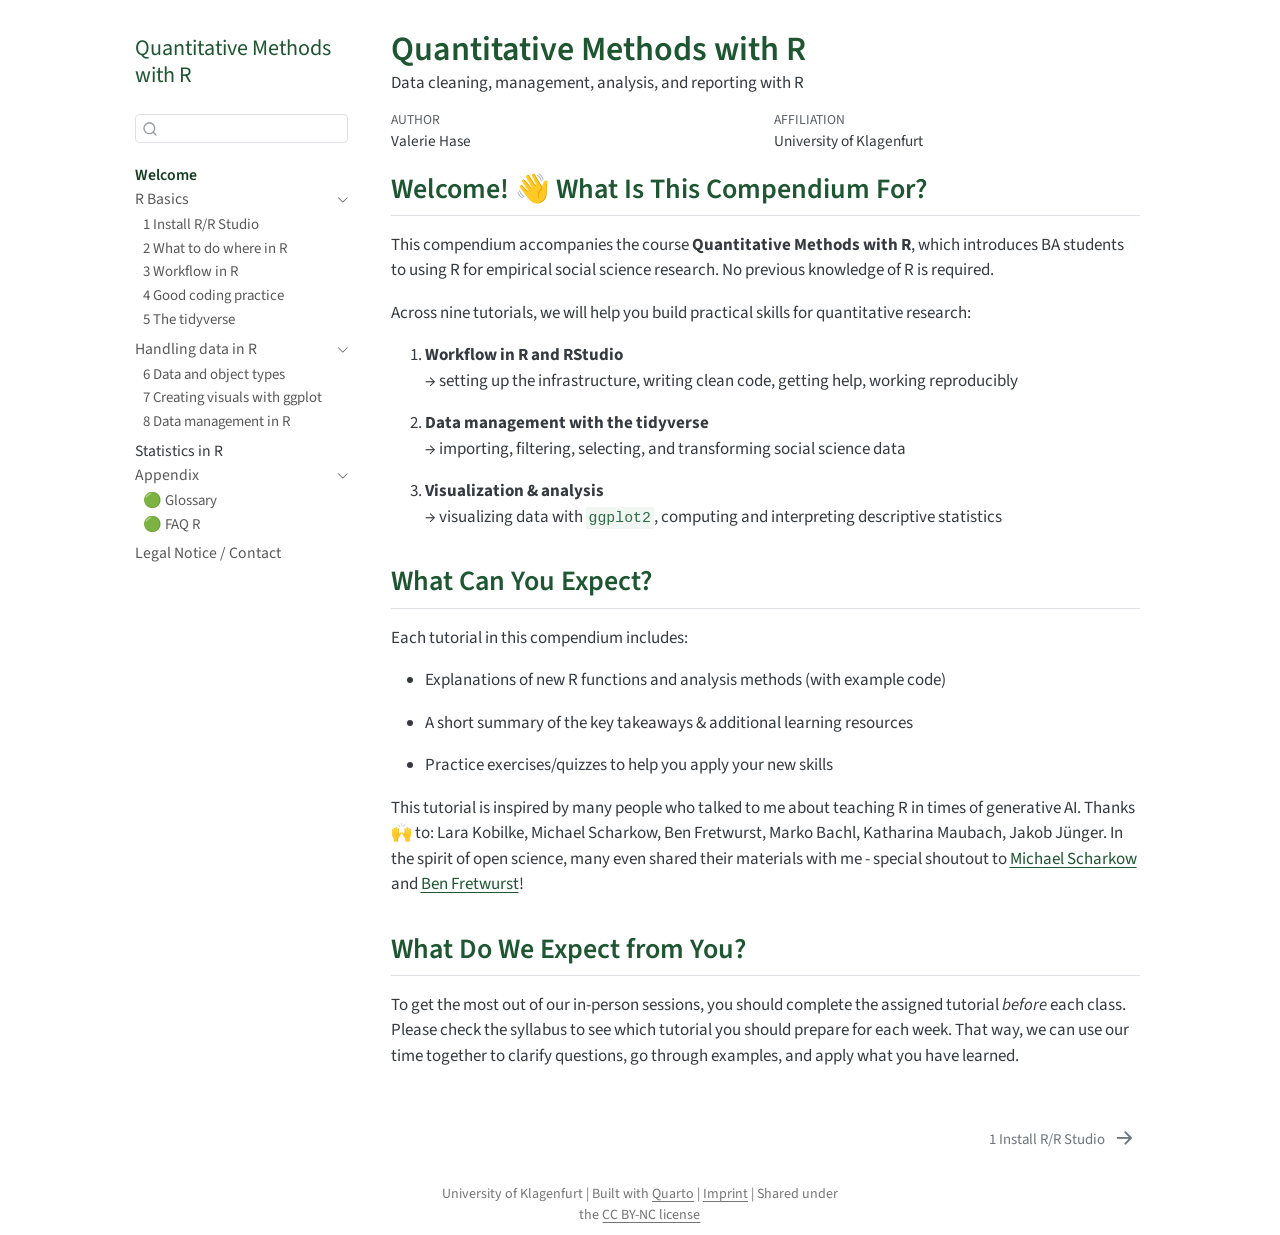
==== docs/index.html @ bad9861e "first push quanti methods course" ====
<!DOCTYPE html>
<html xmlns="http://www.w3.org/1999/xhtml" lang="en" xml:lang="en"><head>

<meta charset="utf-8">
<meta name="generator" content="quarto-1.10.18">

<meta name="viewport" content="width=device-width, initial-scale=1.0, user-scalable=yes">

<meta name="author" content="Valerie Hase">
<meta name="description" content="Data cleaning, management, analysis, and reporting with R">

<title>Quantitative Methods with R</title>
<style>
/* Default styles provided by pandoc.
** See https://pandoc.org/MANUAL.html#variables-for-html for config info.
*/
span.smallcaps{font-variant: small-caps;}
div.columns{display: flex; gap: 1.5em;}
div.column{flex: auto;}
@media screen {
div.columns{gap: min(4vw, 1.5em);}
div.column{overflow-x: auto;}
}
div.hanging-indent{margin-left: 1.5em; text-indent: -1.5em;}
ul.task-list{list-style: none;}
ul.task-list li input[type="checkbox"] {
  width: 0.8em;
  margin: 0 0.8em 0.2em -1em; /* quarto-specific, see https://github.com/quarto-dev/quarto-cli/issues/4556 */ 
  vertical-align: middle;
}
</style>


<script src="site_libs/quarto-nav/quarto-nav.js"></script>
<script src="site_libs/quarto-nav/headroom.min.js"></script>
<script src="site_libs/clipboard/clipboard.min.js"></script>
<script src="site_libs/quarto-search/autocomplete.umd.js"></script>
<script src="site_libs/quarto-search/fuse.min.js"></script>
<script src="site_libs/quarto-search/quarto-search.js"></script>
<meta name="quarto:offset" content="./">
<link href="./1-install-r.html" rel="next">
<script src="site_libs/quarto-html/quarto.js" type="module"></script>
<script src="site_libs/quarto-html/tabsets/tabsets.js" type="module"></script>
<script src="site_libs/quarto-html/popper.min.js"></script>
<script src="site_libs/quarto-html/tippy.umd.min.js"></script>
<script src="site_libs/quarto-html/anchor.min.js"></script>
<link href="site_libs/quarto-html/tippy.css" rel="stylesheet">
<link href="site_libs/quarto-html/quarto-syntax-highlighting-64a204ab8560d761af7679ceaba22944.css" rel="stylesheet" id="quarto-text-highlighting-styles">
<script src="site_libs/bootstrap/bootstrap.min.js"></script>
<link href="site_libs/bootstrap/bootstrap-icons.css" rel="stylesheet">
<link href="site_libs/bootstrap/bootstrap-11f3c4d3876d633e5b7b3276b3b6b9df.min.css" rel="stylesheet" append-hash="true" id="quarto-bootstrap" data-mode="light">
<script id="quarto-search-options" type="application/json">{
  "location": "sidebar",
  "copy-button": false,
  "collapse-after": 3,
  "panel-placement": "start",
  "type": "textbox",
  "limit": 50,
  "keyboard-shortcut": [
    "f",
    "/",
    "s"
  ],
  "show-item-context": false,
  "language": {
    "search-no-results-text": "No results",
    "search-matching-documents-text": "matching documents",
    "search-copy-link-title": "Copy link to search",
    "search-hide-matches-text": "Hide additional matches",
    "search-more-match-text": "more match in this document",
    "search-more-matches-text": "more matches in this document",
    "search-clear-button-title": "Clear",
    "search-text-placeholder": "",
    "search-detached-cancel-button-title": "Cancel",
    "search-submit-button-title": "Submit",
    "search-label": "Search"
  }
}</script>


<link rel="stylesheet" href="files/www/custom.css">
<link rel="stylesheet" href="ache-refresh">
</head>

<body class="nav-sidebar floating fullcontent quarto-light">

<div id="quarto-search-results"></div>
  <header id="quarto-header" class="headroom fixed-top">
  <nav class="quarto-secondary-nav">
    <div class="container-fluid d-flex">
      <button type="button" class="quarto-btn-toggle btn" data-bs-toggle="collapse" role="button" data-bs-target=".quarto-sidebar-collapse-item" aria-controls="quarto-sidebar" aria-expanded="false" aria-label="Toggle sidebar navigation" onclick="if (window.quartoToggleHeadroom) { window.quartoToggleHeadroom(); }">
        <i class="bi bi-layout-text-sidebar-reverse"></i>
      </button>
        <nav class="quarto-page-breadcrumbs" aria-label="breadcrumb"><ol class="breadcrumb"><li class="breadcrumb-item"><a href="./index.html"><span class="chapter-title">Welcome</span></a></li></ol></nav>
        <a class="flex-grow-1" role="navigation" data-bs-toggle="collapse" data-bs-target=".quarto-sidebar-collapse-item" aria-controls="quarto-sidebar" aria-expanded="false" aria-label="Toggle sidebar navigation" onclick="if (window.quartoToggleHeadroom) { window.quartoToggleHeadroom(); }">      
        </a>
      <button type="button" class="btn quarto-search-button" aria-label="Search" onclick="window.quartoOpenSearch();">
        <i class="bi bi-search"></i>
      </button>
    </div>
  </nav>
</header>
<!-- content -->
<div id="quarto-content" class="quarto-container page-columns page-rows-contents page-layout-article">
<!-- sidebar -->
  <nav id="quarto-sidebar" class="sidebar collapse collapse-horizontal quarto-sidebar-collapse-item sidebar-navigation floating overflow-auto">
    <div class="pt-lg-2 mt-2 text-left sidebar-header">
    <div class="sidebar-title mb-0 py-0">
      <a href="./">Quantitative Methods with R</a> 
    </div>
      </div>
        <div class="mt-2 flex-shrink-0 align-items-center">
        <div class="sidebar-search">
        <div id="quarto-search" class="" title="Search"></div>
        </div>
        </div>
    <div class="sidebar-menu-container"> 
    <ul class="list-unstyled mt-1">
        <li class="sidebar-item">
  <div class="sidebar-item-container"> 
  <a href="./index.html" class="sidebar-item-text sidebar-link active"><span class="chapter-title">Welcome</span></a>
  </div>
</li>
        <li class="sidebar-item sidebar-item-section">
      <div class="sidebar-item-container"> 
            <a class="sidebar-item-text sidebar-link text-start" data-bs-toggle="collapse" data-bs-target="#quarto-sidebar-section-1" role="navigation" aria-expanded="true">
 <span class="menu-text">R Basics</span></a>
          <a class="sidebar-item-toggle text-start" data-bs-toggle="collapse" data-bs-target="#quarto-sidebar-section-1" role="navigation" aria-expanded="true" aria-label="Toggle section">
            <i class="bi bi-chevron-right ms-2"></i>
          </a> 
      </div>
      <ul id="quarto-sidebar-section-1" class="collapse list-unstyled sidebar-section depth1 show">  
          <li class="sidebar-item">
  <div class="sidebar-item-container"> 
  <a href="./1-install-r.html" class="sidebar-item-text sidebar-link"><span class="chapter-title">1 Install R/R Studio</span></a>
  </div>
</li>
          <li class="sidebar-item">
  <div class="sidebar-item-container"> 
  <a href="./2-overview.html" class="sidebar-item-text sidebar-link"><span class="chapter-title">2 What to do where in R</span></a>
  </div>
</li>
          <li class="sidebar-item">
  <div class="sidebar-item-container"> 
  <a href="./3-workflow.html" class="sidebar-item-text sidebar-link"><span class="chapter-title">3 Workflow in R</span></a>
  </div>
</li>
          <li class="sidebar-item">
  <div class="sidebar-item-container"> 
  <a href="./4-coding-style.html" class="sidebar-item-text sidebar-link"><span class="chapter-title">4 Good coding practice</span></a>
  </div>
</li>
          <li class="sidebar-item">
  <div class="sidebar-item-container"> 
  <a href="./5-the-tidyverse.html" class="sidebar-item-text sidebar-link"><span class="chapter-title">5 The tidyverse</span></a>
  </div>
</li>
      </ul>
  </li>
        <li class="sidebar-item sidebar-item-section">
      <div class="sidebar-item-container"> 
            <a class="sidebar-item-text sidebar-link text-start" data-bs-toggle="collapse" data-bs-target="#quarto-sidebar-section-2" role="navigation" aria-expanded="true">
 <span class="menu-text">Handling data in R</span></a>
          <a class="sidebar-item-toggle text-start" data-bs-toggle="collapse" data-bs-target="#quarto-sidebar-section-2" role="navigation" aria-expanded="true" aria-label="Toggle section">
            <i class="bi bi-chevron-right ms-2"></i>
          </a> 
      </div>
      <ul id="quarto-sidebar-section-2" class="collapse list-unstyled sidebar-section depth1 show">  
          <li class="sidebar-item">
  <div class="sidebar-item-container"> 
  <a href="./6-data-types.html" class="sidebar-item-text sidebar-link"><span class="chapter-title">6 Data and object types</span></a>
  </div>
</li>
          <li class="sidebar-item">
  <div class="sidebar-item-container"> 
  <a href="./7-visuals.html" class="sidebar-item-text sidebar-link"><span class="chapter-title">7 Creating visuals with ggplot</span></a>
  </div>
</li>
          <li class="sidebar-item">
  <div class="sidebar-item-container"> 
  <a href="./8-data-management.html" class="sidebar-item-text sidebar-link"><span class="chapter-title">8 Data management in R</span></a>
  </div>
</li>
      </ul>
  </li>
        <li class="sidebar-item sidebar-item-section">
      <span class="sidebar-item-text sidebar-link text-start">
 <span class="menu-text">Statistics in R</span></span>
  </li>
        <li class="sidebar-item sidebar-item-section">
      <div class="sidebar-item-container"> 
            <a href="./80-appendix.html" class="sidebar-item-text sidebar-link">
 <span class="menu-text">Appendix</span></a>
          <a class="sidebar-item-toggle text-start" data-bs-toggle="collapse" data-bs-target="#quarto-sidebar-section-4" role="navigation" aria-expanded="true" aria-label="Toggle section">
            <i class="bi bi-chevron-right ms-2"></i>
          </a> 
      </div>
      <ul id="quarto-sidebar-section-4" class="collapse list-unstyled sidebar-section depth1 show">  
          <li class="sidebar-item">
  <div class="sidebar-item-container"> 
  <a href="./81-glossary.html" class="sidebar-item-text sidebar-link"><span class="chapter-title">🟢 Glossary</span></a>
  </div>
</li>
          <li class="sidebar-item">
  <div class="sidebar-item-container"> 
  <a href="./83-faq-r.html" class="sidebar-item-text sidebar-link"><span class="chapter-title">🟢 FAQ R</span></a>
  </div>
</li>
      </ul>
  </li>
        <li class="sidebar-item">
  <div class="sidebar-item-container"> 
  <a href="./imprint.html" class="sidebar-item-text sidebar-link"><span class="chapter-title">Legal Notice / Contact</span></a>
  </div>
</li>
    </ul>
    </div>
</nav>
<div id="quarto-sidebar-glass" class="quarto-sidebar-collapse-item" data-bs-toggle="collapse" data-bs-target=".quarto-sidebar-collapse-item"></div>
<!-- margin-sidebar -->
    
<!-- main -->
<main class="content" id="quarto-document-content">

<header id="title-block-header" class="quarto-title-block default">
<div class="quarto-title">
<h1 class="title">Quantitative Methods with R</h1>
</div>

<div>
  <div class="description">
    Data cleaning, management, analysis, and reporting with R
  </div>
</div>

<div class="quarto-title-meta-author">
  <div class="quarto-title-meta-heading">Author</div>
  <div class="quarto-title-meta-heading">Affiliation</div>
  
    <div class="quarto-title-meta-contents">
    <p class="author">Valerie Hase </p>
  </div>
  <div class="quarto-title-meta-contents">
        <p class="affiliation">
            University of Klagenfurt
          </p>
      </div>
  </div>

<div class="quarto-title-meta">

      
  
    
  </div>
  


</header>


<section id="welcome-what-is-this-compendium-for" class="level2 unnumbered">
<h2 class="unnumbered anchored" data-anchor-id="welcome-what-is-this-compendium-for">Welcome! 👋 What Is This Compendium For?</h2>
<p>This compendium accompanies the course <strong>Quantitative Methods with R</strong>, which introduces BA students to using R for empirical social science research. No previous knowledge of R is required.</p>
<p>Across nine tutorials, we will help you build practical skills for quantitative research:</p>
<ol type="1">
<li><p><strong>Workflow in R and RStudio</strong><br>
→ setting up the infrastructure, writing clean code, getting help, working reproducibly</p></li>
<li><p><strong>Data management with the tidyverse</strong><br>
→ importing, filtering, selecting, and transforming social science data</p></li>
<li><p><strong>Visualization &amp; analysis</strong><br>
→ visualizing data with <code>ggplot2</code>, computing and interpreting descriptive statistics</p></li>
</ol>
</section>
<section id="what-can-you-expect" class="level2 unnumbered">
<h2 class="unnumbered anchored" data-anchor-id="what-can-you-expect">What Can You Expect?</h2>
<p>Each tutorial in this compendium includes:</p>
<ul>
<li><p>Explanations of new R functions and analysis methods (with example code)</p></li>
<li><p>A short summary of the key takeaways &amp; additional learning resources</p></li>
<li><p>Practice exercises/quizzes to help you apply your new skills</p></li>
</ul>
<p>This tutorial is inspired by many people who talked to me about teaching R in times of generative AI. Thanks 🙌 to: Lara Kobilke, Michael Scharkow, Ben Fretwurst, Marko Bachl, Katharina Maubach, Jakob Jünger. In the spirit of open science, many even shared their materials with me - special shoutout to <a href="https://stats.ifp.uni-mainz.de/">Michael Scharkow</a> and <a href="https://ikmz.pages.uzh.ch/Wissen-macht-R/">Ben Fretwurst</a>!</p>
</section>
<section id="what-do-we-expect-from-you" class="level2 unnumbered">
<h2 class="unnumbered anchored" data-anchor-id="what-do-we-expect-from-you">What Do We Expect from You?</h2>
<p>To get the most out of our in-person sessions, you should complete the assigned tutorial <em>before</em> each class. Please check the syllabus to see which tutorial you should prepare for each week. That way, we can use our time together to clarify questions, go through examples, and apply what you have learned.</p>


</section>

</main> <!-- /main -->
<script id="quarto-html-after-body" type="application/javascript">
  window.document.addEventListener("DOMContentLoaded", function (event) {
    const icon = "";
    const anchorJS = new window.AnchorJS();
    anchorJS.options = {
      placement: 'right',
      icon: icon
    };
    anchorJS.add('.anchored');
    const isCodeAnnotation = (el) => {
      for (const clz of el.classList) {
        if (clz.startsWith('code-annotation-')) {                     
          return true;
        }
      }
      return false;
    }
    const onCopySuccess = function(e) {
      // button target
      const button = e.trigger;
      // don't keep focus
      button.blur();
      // flash "checked"
      button.classList.add('code-copy-button-checked');
      var currentTitle = button.getAttribute("title");
      button.setAttribute("title", "Copied!");
      let tooltip;
      if (window.bootstrap) {
        button.setAttribute("data-bs-toggle", "tooltip");
        button.setAttribute("data-bs-placement", "left");
        button.setAttribute("data-bs-title", "Copied!");
        tooltip = new bootstrap.Tooltip(button, 
          { trigger: "manual", 
            customClass: "code-copy-button-tooltip",
            offset: [0, -8]});
        tooltip.show();    
      }
      setTimeout(function() {
        if (tooltip) {
          tooltip.hide();
          button.removeAttribute("data-bs-title");
          button.removeAttribute("data-bs-toggle");
          button.removeAttribute("data-bs-placement");
        }
        button.setAttribute("title", currentTitle);
        button.classList.remove('code-copy-button-checked');
      }, 1000);
      // clear code selection
      e.clearSelection();
    }
    const getTextToCopy = function(trigger) {
      const outerScaffold = trigger.parentElement.cloneNode(true);
      const codeEl = outerScaffold.querySelector('code');
      for (const childEl of codeEl.children) {
        if (isCodeAnnotation(childEl)) {
          childEl.remove();
        }
      }
      return codeEl.innerText;
    }
    const clipboard = new window.ClipboardJS('.code-copy-button:not([data-in-quarto-modal])', {
      text: getTextToCopy
    });
    clipboard.on('success', onCopySuccess);
    if (window.document.getElementById('quarto-embedded-source-code-modal')) {
      const clipboardModal = new window.ClipboardJS('.code-copy-button[data-in-quarto-modal]', {
        text: getTextToCopy,
        container: window.document.getElementById('quarto-embedded-source-code-modal')
      });
      clipboardModal.on('success', onCopySuccess);
    }
      var localhostRegex = new RegExp(/^(?:http|https):\/\/localhost\:?[0-9]*\//);
      var mailtoRegex = new RegExp(/^mailto:/);
        var filterRegex = new RegExp('/' + window.location.host + '/');
      var isInternal = (href) => {
          return filterRegex.test(href) || localhostRegex.test(href) || mailtoRegex.test(href);
      }
      // Inspect non-navigation links and adorn them if external
     var links = window.document.querySelectorAll('a[href]:not(.nav-link):not(.navbar-brand):not(.toc-action):not(.sidebar-link):not(.sidebar-item-toggle):not(.pagination-link):not(.no-external):not([aria-hidden]):not(.dropdown-item):not(.quarto-navigation-tool):not(.about-link)');
      for (var i=0; i<links.length; i++) {
        const link = links[i];
        if (!isInternal(link.href)) {
          // undo the damage that might have been done by quarto-nav.js in the case of
          // links that we want to consider external
          if (link.dataset.originalHref !== undefined) {
            link.href = link.dataset.originalHref;
          }
        }
      }
    function tippyHover(el, contentFn, onTriggerFn, onUntriggerFn) {
      const config = {
        allowHTML: true,
        maxWidth: 500,
        delay: 100,
        arrow: false,
        appendTo: function(el) {
            return el.parentElement;
        },
        interactive: true,
        interactiveBorder: 10,
        theme: 'quarto',
        placement: 'bottom-start',
      };
      if (contentFn) {
        config.content = contentFn;
      }
      if (onTriggerFn) {
        config.onTrigger = onTriggerFn;
      }
      if (onUntriggerFn) {
        config.onUntrigger = onUntriggerFn;
      }
      window.tippy(el, config); 
    }
    const noterefs = window.document.querySelectorAll('a[role="doc-noteref"]');
    for (var i=0; i<noterefs.length; i++) {
      const ref = noterefs[i];
      tippyHover(ref, function() {
        // use id or data attribute instead here
        let href = ref.getAttribute('data-footnote-href') || ref.getAttribute('href');
        try { href = new URL(href).hash; } catch {}
        const id = href.replace(/^#\/?/, "");
        const note = window.document.getElementById(id);
        if (note) {
          return note.innerHTML;
        } else {
          return "";
        }
      });
    }
    const xrefs = window.document.querySelectorAll('a.quarto-xref');
    const processXRef = (id, note) => {
      // Strip column container classes
      const stripColumnClz = (el) => {
        el.classList.remove("page-full", "page-columns");
        if (el.children) {
          for (const child of el.children) {
            stripColumnClz(child);
          }
        }
      }
      stripColumnClz(note)
      if (id === null || id.startsWith('sec-')) {
        // Special case sections, only their first couple elements
        const container = document.createElement("div");
        if (note.children && note.children.length > 2) {
          container.appendChild(note.children[0].cloneNode(true));
          for (let i = 1; i < note.children.length; i++) {
            const child = note.children[i];
            if (child.tagName === "P" && child.innerText === "") {
              continue;
            } else {
              container.appendChild(child.cloneNode(true));
              break;
            }
          }
          if (window.Quarto?.typesetMath) {
            window.Quarto.typesetMath(container);
          }
          return container.innerHTML
        } else {
          if (window.Quarto?.typesetMath) {
            window.Quarto.typesetMath(note);
          }
          return note.innerHTML;
        }
      } else {
        // Remove any anchor links if they are present
        const anchorLink = note.querySelector('a.anchorjs-link');
        if (anchorLink) {
          anchorLink.remove();
        }
        if (window.Quarto?.typesetMath) {
          window.Quarto.typesetMath(note);
        }
        if (note.classList.contains("callout")) {
          return note.outerHTML;
        } else {
          return note.innerHTML;
        }
      }
    }
    for (var i=0; i<xrefs.length; i++) {
      const xref = xrefs[i];
      tippyHover(xref, undefined, function(instance) {
        instance.disable();
        let url = xref.getAttribute('href');
        let hash = undefined; 
        if (url.startsWith('#')) {
          hash = url;
        } else {
          try { hash = new URL(url).hash; } catch {}
        }
        if (hash) {
          const id = hash.replace(/^#\/?/, "");
          const note = window.document.getElementById(id);
          if (note !== null) {
            try {
              const html = processXRef(id, note.cloneNode(true));
              instance.setContent(html);
            } finally {
              instance.enable();
              instance.show();
            }
          } else {
            // See if we can fetch this
            fetch(url.split('#')[0])
            .then(res => res.text())
            .then(html => {
              const parser = new DOMParser();
              const htmlDoc = parser.parseFromString(html, "text/html");
              const note = htmlDoc.getElementById(id);
              if (note !== null) {
                const html = processXRef(id, note);
                instance.setContent(html);
              } 
            }).finally(() => {
              instance.enable();
              instance.show();
            });
          }
        } else {
          // See if we can fetch a full url (with no hash to target)
          // This is a special case and we should probably do some content thinning / targeting
          fetch(url)
          .then(res => res.text())
          .then(html => {
            const parser = new DOMParser();
            const htmlDoc = parser.parseFromString(html, "text/html");
            const note = htmlDoc.querySelector('main.content');
            if (note !== null) {
              // This should only happen for chapter cross references
              // (since there is no id in the URL)
              // remove the first header
              if (note.children.length > 0 && note.children[0].tagName === "HEADER") {
                note.children[0].remove();
              }
              const html = processXRef(null, note);
              instance.setContent(html);
            } 
          }).finally(() => {
            instance.enable();
            instance.show();
          });
        }
      }, function(instance) {
      });
    }
        let selectedAnnoteEl;
        const selectorForAnnotation = ( cell, annotation) => {
          let cellAttr = 'data-code-cell="' + cell + '"';
          let lineAttr = 'data-code-annotation="' +  annotation + '"';
          const selector = 'span[' + cellAttr + '][' + lineAttr + ']';
          return selector;
        }
        const selectCodeLines = (annoteEl) => {
          const doc = window.document;
          const targetCell = annoteEl.getAttribute("data-target-cell");
          const targetAnnotation = annoteEl.getAttribute("data-target-annotation");
          const annoteSpan = window.document.querySelector(selectorForAnnotation(targetCell, targetAnnotation));
          const lines = annoteSpan.getAttribute("data-code-lines").split(",");
          const lineIds = lines.map((line) => {
            return targetCell + "-" + line;
          })
          let top = null;
          let height = null;
          let parent = null;
          if (lineIds.length > 0) {
              //compute the position of the single el (top and bottom and make a div)
              const el = window.document.getElementById(lineIds[0]);
              top = el.offsetTop;
              height = el.offsetHeight;
              parent = el.parentElement.parentElement;
            if (lineIds.length > 1) {
              const lastEl = window.document.getElementById(lineIds[lineIds.length - 1]);
              const bottom = lastEl.offsetTop + lastEl.offsetHeight;
              height = bottom - top;
            }
            if (top !== null && height !== null && parent !== null) {
              // cook up a div (if necessary) and position it 
              let div = window.document.getElementById("code-annotation-line-highlight");
              if (div === null) {
                div = window.document.createElement("div");
                div.setAttribute("id", "code-annotation-line-highlight");
                div.style.position = 'absolute';
                parent.appendChild(div);
              }
              div.style.top = top - 2 + "px";
              div.style.height = height + 4 + "px";
              div.style.left = 0;
              let gutterDiv = window.document.getElementById("code-annotation-line-highlight-gutter");
              if (gutterDiv === null) {
                gutterDiv = window.document.createElement("div");
                gutterDiv.setAttribute("id", "code-annotation-line-highlight-gutter");
                gutterDiv.style.position = 'absolute';
                const codeCell = window.document.getElementById(targetCell);
                const gutter = codeCell.querySelector('.code-annotation-gutter');
                gutter.appendChild(gutterDiv);
              }
              gutterDiv.style.top = top - 2 + "px";
              gutterDiv.style.height = height + 4 + "px";
            }
            selectedAnnoteEl = annoteEl;
          }
        };
        const unselectCodeLines = () => {
          const elementsIds = ["code-annotation-line-highlight", "code-annotation-line-highlight-gutter"];
          elementsIds.forEach((elId) => {
            const div = window.document.getElementById(elId);
            if (div) {
              div.remove();
            }
          });
          selectedAnnoteEl = undefined;
        };
          // Handle positioning of the toggle
      window.addEventListener(
        "resize",
        throttle(() => {
          elRect = undefined;
          if (selectedAnnoteEl) {
            selectCodeLines(selectedAnnoteEl);
          }
        }, 10)
      );
      function throttle(fn, ms) {
      let throttle = false;
      let timer;
        return (...args) => {
          if(!throttle) { // first call gets through
              fn.apply(this, args);
              throttle = true;
          } else { // all the others get throttled
              if(timer) clearTimeout(timer); // cancel #2
              timer = setTimeout(() => {
                fn.apply(this, args);
                timer = throttle = false;
              }, ms);
          }
        };
      }
        // Attach click handler to the DT
        const annoteDls = window.document.querySelectorAll('dt[data-target-cell]');
        for (const annoteDlNode of annoteDls) {
          annoteDlNode.addEventListener('click', (event) => {
            const clickedEl = event.target;
            if (clickedEl !== selectedAnnoteEl) {
              unselectCodeLines();
              const activeEl = window.document.querySelector('dt[data-target-cell].code-annotation-active');
              if (activeEl) {
                activeEl.classList.remove('code-annotation-active');
              }
              selectCodeLines(clickedEl);
              clickedEl.classList.add('code-annotation-active');
            } else {
              // Unselect the line
              unselectCodeLines();
              clickedEl.classList.remove('code-annotation-active');
            }
          });
        }
    const findCites = (el) => {
      const parentEl = el.parentElement;
      if (parentEl) {
        const cites = parentEl.dataset.cites;
        if (cites) {
          return {
            el,
            cites: cites.split(' ')
          };
        } else {
          return findCites(el.parentElement)
        }
      } else {
        return undefined;
      }
    };
    var bibliorefs = window.document.querySelectorAll('a[role="doc-biblioref"]');
    for (var i=0; i<bibliorefs.length; i++) {
      const ref = bibliorefs[i];
      const citeInfo = findCites(ref);
      if (citeInfo) {
        tippyHover(citeInfo.el, function() {
          var popup = window.document.createElement('div');
          citeInfo.cites.forEach(function(cite) {
            var citeDiv = window.document.createElement('div');
            citeDiv.classList.add('hanging-indent');
            citeDiv.classList.add('csl-entry');
            var biblioDiv = window.document.getElementById('ref-' + cite);
            if (biblioDiv) {
              citeDiv.innerHTML = biblioDiv.innerHTML;
            }
            popup.appendChild(citeDiv);
          });
          return popup.innerHTML;
        });
      }
    }
  });
  </script>
<nav class="page-navigation">
  <div class="nav-page nav-page-previous">
  </div>
  <div class="nav-page nav-page-next">
      <a href="./1-install-r.html" class="pagination-link" aria-label="1 Install R/R Studio">
        <span class="nav-page-text"><span class="chapter-title">1 Install R/R Studio</span></span> <i class="bi bi-arrow-right-short"></i>
      </a>
  </div>
</nav>
</div> <!-- /content -->
<footer class="footer">
  <div class="nav-footer">
    <div class="nav-footer-left">
      &nbsp;
    </div>   
    <div class="nav-footer-center">
<p>University of Klagenfurt | Built with <a href="https://quarto.org/">Quarto</a> | <a href="./imprint.html">Imprint</a> | Shared under the <a href="https://creativecommons.org/licenses/by-nc/4.0/">CC BY-NC license</a></p>
</div>
    <div class="nav-footer-right">
      &nbsp;
    </div>
  </div>
</footer>




</body></html>
---- docs/site_libs/quarto-html/tippy.css ----
.tippy-box[data-animation=fade][data-state=hidden]{opacity:0}[data-tippy-root]{max-width:calc(100vw - 10px)}.tippy-box{position:relative;background-color:#333;color:#fff;border-radius:4px;font-size:14px;line-height:1.4;white-space:normal;outline:0;transition-property:transform,visibility,opacity}.tippy-box[data-placement^=top]>.tippy-arrow{bottom:0}.tippy-box[data-placement^=top]>.tippy-arrow:before{bottom:-7px;left:0;border-width:8px 8px 0;border-top-color:initial;transform-origin:center top}.tippy-box[data-placement^=bottom]>.tippy-arrow{top:0}.tippy-box[data-placement^=bottom]>.tippy-arrow:before{top:-7px;left:0;border-width:0 8px 8px;border-bottom-color:initial;transform-origin:center bottom}.tippy-box[data-placement^=left]>.tippy-arrow{right:0}.tippy-box[data-placement^=left]>.tippy-arrow:before{border-width:8px 0 8px 8px;border-left-color:initial;right:-7px;transform-origin:center left}.tippy-box[data-placement^=right]>.tippy-arrow{left:0}.tippy-box[data-placement^=right]>.tippy-arrow:before{left:-7px;border-width:8px 8px 8px 0;border-right-color:initial;transform-origin:center right}.tippy-box[data-inertia][data-state=visible]{transition-timing-function:cubic-bezier(.54,1.5,.38,1.11)}.tippy-arrow{width:16px;height:16px;color:#333}.tippy-arrow:before{content:"";position:absolute;border-color:transparent;border-style:solid}.tippy-content{position:relative;padding:5px 9px;z-index:1}
---- docs/site_libs/quarto-html/quarto-syntax-highlighting-64a204ab8560d761af7679ceaba22944.css ----
/* quarto syntax highlight colors */
:root {
  --quarto-hl-ot-color: #003B4F;
  --quarto-hl-at-color: #657422;
  --quarto-hl-ss-color: #20794D;
  --quarto-hl-an-color: #5E5E5E;
  --quarto-hl-fu-color: #4758AB;
  --quarto-hl-st-color: #20794D;
  --quarto-hl-cf-color: #003B4F;
  --quarto-hl-op-color: #5E5E5E;
  --quarto-hl-er-color: #AD0000;
  --quarto-hl-bn-color: #AD0000;
  --quarto-hl-al-color: #AD0000;
  --quarto-hl-va-color: #111111;
  --quarto-hl-bu-color: inherit;
  --quarto-hl-ex-color: inherit;
  --quarto-hl-pp-color: #AD0000;
  --quarto-hl-in-color: #5E5E5E;
  --quarto-hl-vs-color: #20794D;
  --quarto-hl-wa-color: #5E5E5E;
  --quarto-hl-do-color: #5E5E5E;
  --quarto-hl-im-color: #00769E;
  --quarto-hl-ch-color: #20794D;
  --quarto-hl-dt-color: #AD0000;
  --quarto-hl-fl-color: #AD0000;
  --quarto-hl-co-color: #5E5E5E;
  --quarto-hl-cv-color: #5E5E5E;
  --quarto-hl-cn-color: #8f5902;
  --quarto-hl-sc-color: #5E5E5E;
  --quarto-hl-dv-color: #AD0000;
  --quarto-hl-kw-color: #003B4F;
}

/* other quarto variables */
:root {
  --quarto-font-monospace: SFMono-Regular, Menlo, Monaco, Consolas, "Liberation Mono", "Courier New", monospace;
}

/* syntax highlight based on Pandoc's rules */
pre > code.sourceCode > span {
  color: #003B4F;
}

code.sourceCode > span {
  color: #003B4F;
}

div.sourceCode,
div.sourceCode pre.sourceCode {
  color: #003B4F;
}

/* Normal */
code span {
  color: #003B4F;
}

/* Alert */
code span.al {
  color: #AD0000;
  font-style: inherit;
}

/* Annotation */
code span.an {
  color: #5E5E5E;
  font-style: inherit;
}

/* Attribute */
code span.at {
  color: #657422;
  font-style: inherit;
}

/* BaseN */
code span.bn {
  color: #AD0000;
  font-style: inherit;
}

/* BuiltIn */
code span.bu {
  font-style: inherit;
}

/* ControlFlow */
code span.cf {
  color: #003B4F;
  font-weight: bold;
  font-style: inherit;
}

/* Char */
code span.ch {
  color: #20794D;
  font-style: inherit;
}

/* Constant */
code span.cn {
  color: #8f5902;
  font-style: inherit;
}

/* Comment */
code span.co {
  color: #5E5E5E;
  font-style: inherit;
}

/* CommentVar */
code span.cv {
  color: #5E5E5E;
  font-style: italic;
}

/* Documentation */
code span.do {
  color: #5E5E5E;
  font-style: italic;
}

/* DataType */
code span.dt {
  color: #AD0000;
  font-style: inherit;
}

/* DecVal */
code span.dv {
  color: #AD0000;
  font-style: inherit;
}

/* Error */
code span.er {
  color: #AD0000;
  font-style: inherit;
}

/* Extension */
code span.ex {
  font-style: inherit;
}

/* Float */
code span.fl {
  color: #AD0000;
  font-style: inherit;
}

/* Function */
code span.fu {
  color: #4758AB;
  font-style: inherit;
}

/* Import */
code span.im {
  color: #00769E;
  font-style: inherit;
}

/* Information */
code span.in {
  color: #5E5E5E;
  font-style: inherit;
}

/* Keyword */
code span.kw {
  color: #003B4F;
  font-weight: bold;
  font-style: inherit;
}

/* Operator */
code span.op {
  color: #5E5E5E;
  font-style: inherit;
}

/* Other */
code span.ot {
  color: #003B4F;
  font-style: inherit;
}

/* Preprocessor */
code span.pp {
  color: #AD0000;
  font-style: inherit;
}

/* SpecialChar */
code span.sc {
  color: #5E5E5E;
  font-style: inherit;
}

/* SpecialString */
code span.ss {
  color: #20794D;
  font-style: inherit;
}

/* String */
code span.st {
  color: #20794D;
  font-style: inherit;
}

/* Variable */
code span.va {
  color: #111111;
  font-style: inherit;
}

/* VerbatimString */
code span.vs {
  color: #20794D;
  font-style: inherit;
}

/* Warning */
code span.wa {
  color: #5E5E5E;
  font-style: italic;
}

.prevent-inlining {
  content: "</";
}

/*# sourceMappingURL=9d8d5bb603a83b8298b89080a598c93b.css.map */
---- docs/files/www/custom.css ----
/* colour palette (dark green) - change here to re-colour the whole site */
:root {
  --course-green: #1E5631;
  --course-green-dark: #143D22;
  --course-green-light: #E7F1EA;
}

/* links in main content only */
main a {
  color: var(--course-green);
}

main a:hover {
  color: var(--course-green-dark);
}

/* H1 headings inside main content */
#quarto-document-content h1 {
  color: var(--course-green);
}

/* H2 headings inside main content */
#quarto-document-content h2 {
  color: var(--course-green);
}

#quarto-document-content h3 {
  font-size: 1.1em;
}

/* sidebar chapter links */
#quarto-sidebar .sidebar-navigation .sidebar-item .sidebar-link {
  color: var(--course-green) !important;
}

/* hover */
#quarto-sidebar .sidebar-navigation .sidebar-item .sidebar-link:hover {
  color: var(--course-green-dark) !important;
}

/* Right TOC: normal links */
#TOC a {
  color: #444 !important;
}

/* Right TOC: hover */
#TOC a:hover {
  color: var(--course-green) !important;
}

/* Right TOC: active section (most robust) */
#TOC a[aria-current="true"],
#TOC .active > a,
#TOC a.active {
  color: var(--course-green) !important;
  font-weight: 600;
}

/* Optional: active background highlight */
#TOC a[aria-current="true"],
#TOC .active > a,
#TOC a.active {
  background-color: var(--course-green-light);
  border-radius: 6px;
  padding-left: 6px;
}
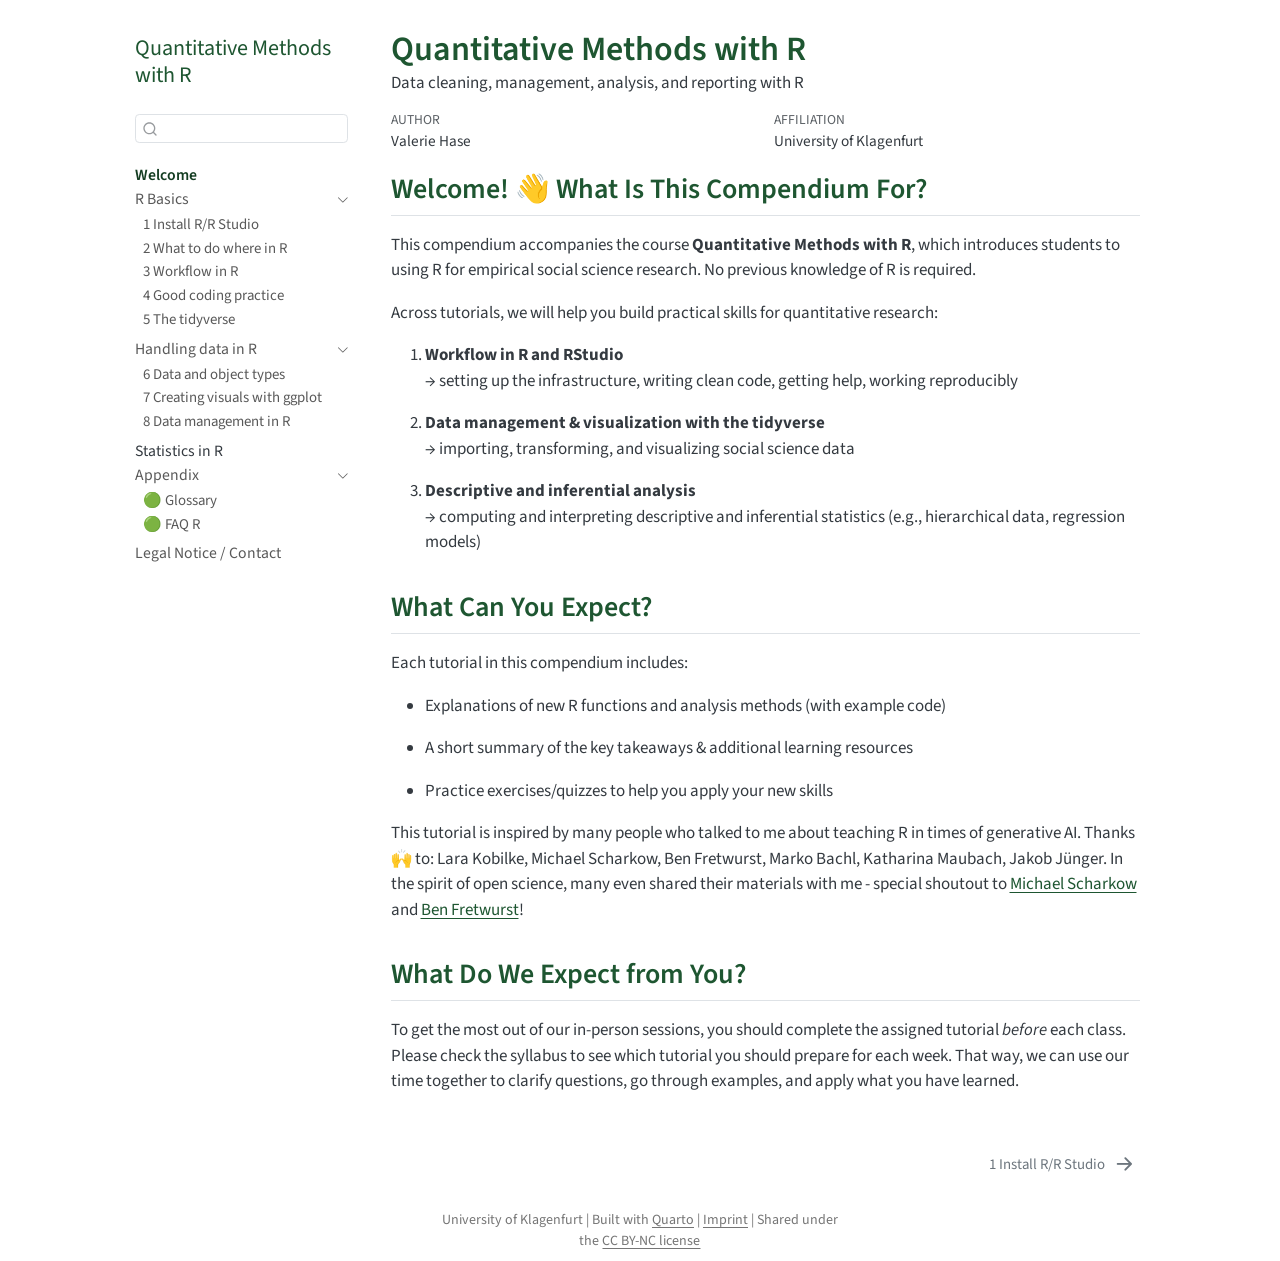
==== commit f45d8a25: "small update adressing someone" ====
--- a/docs/index.html
+++ b/docs/index.html
@@ -261,15 +261,15 @@
 
 <section id="welcome-what-is-this-compendium-for" class="level2 unnumbered">
 <h2 class="unnumbered anchored" data-anchor-id="welcome-what-is-this-compendium-for">Welcome! 👋 What Is This Compendium For?</h2>
-<p>This compendium accompanies the course <strong>Quantitative Methods with R</strong>, which introduces BA students to using R for empirical social science research. No previous knowledge of R is required.</p>
-<p>Across nine tutorials, we will help you build practical skills for quantitative research:</p>
+<p>This compendium accompanies the course <strong>Quantitative Methods with R</strong>, which introduces students to using R for empirical social science research. No previous knowledge of R is required.</p>
+<p>Across tutorials, we will help you build practical skills for quantitative research:</p>
 <ol type="1">
 <li><p><strong>Workflow in R and RStudio</strong><br>
 → setting up the infrastructure, writing clean code, getting help, working reproducibly</p></li>
-<li><p><strong>Data management with the tidyverse</strong><br>
-→ importing, filtering, selecting, and transforming social science data</p></li>
-<li><p><strong>Visualization &amp; analysis</strong><br>
-→ visualizing data with <code>ggplot2</code>, computing and interpreting descriptive statistics</p></li>
+<li><p><strong>Data management &amp; visualization with the tidyverse</strong><br>
+→ importing, transforming, and visualizing social science data</p></li>
+<li><p><strong>Descriptive and inferential analysis</strong><br>
+→ computing and interpreting descriptive and inferential statistics (e.g., hierarchical data, regression models)</p></li>
 </ol>
 </section>
 <section id="what-can-you-expect" class="level2 unnumbered">
